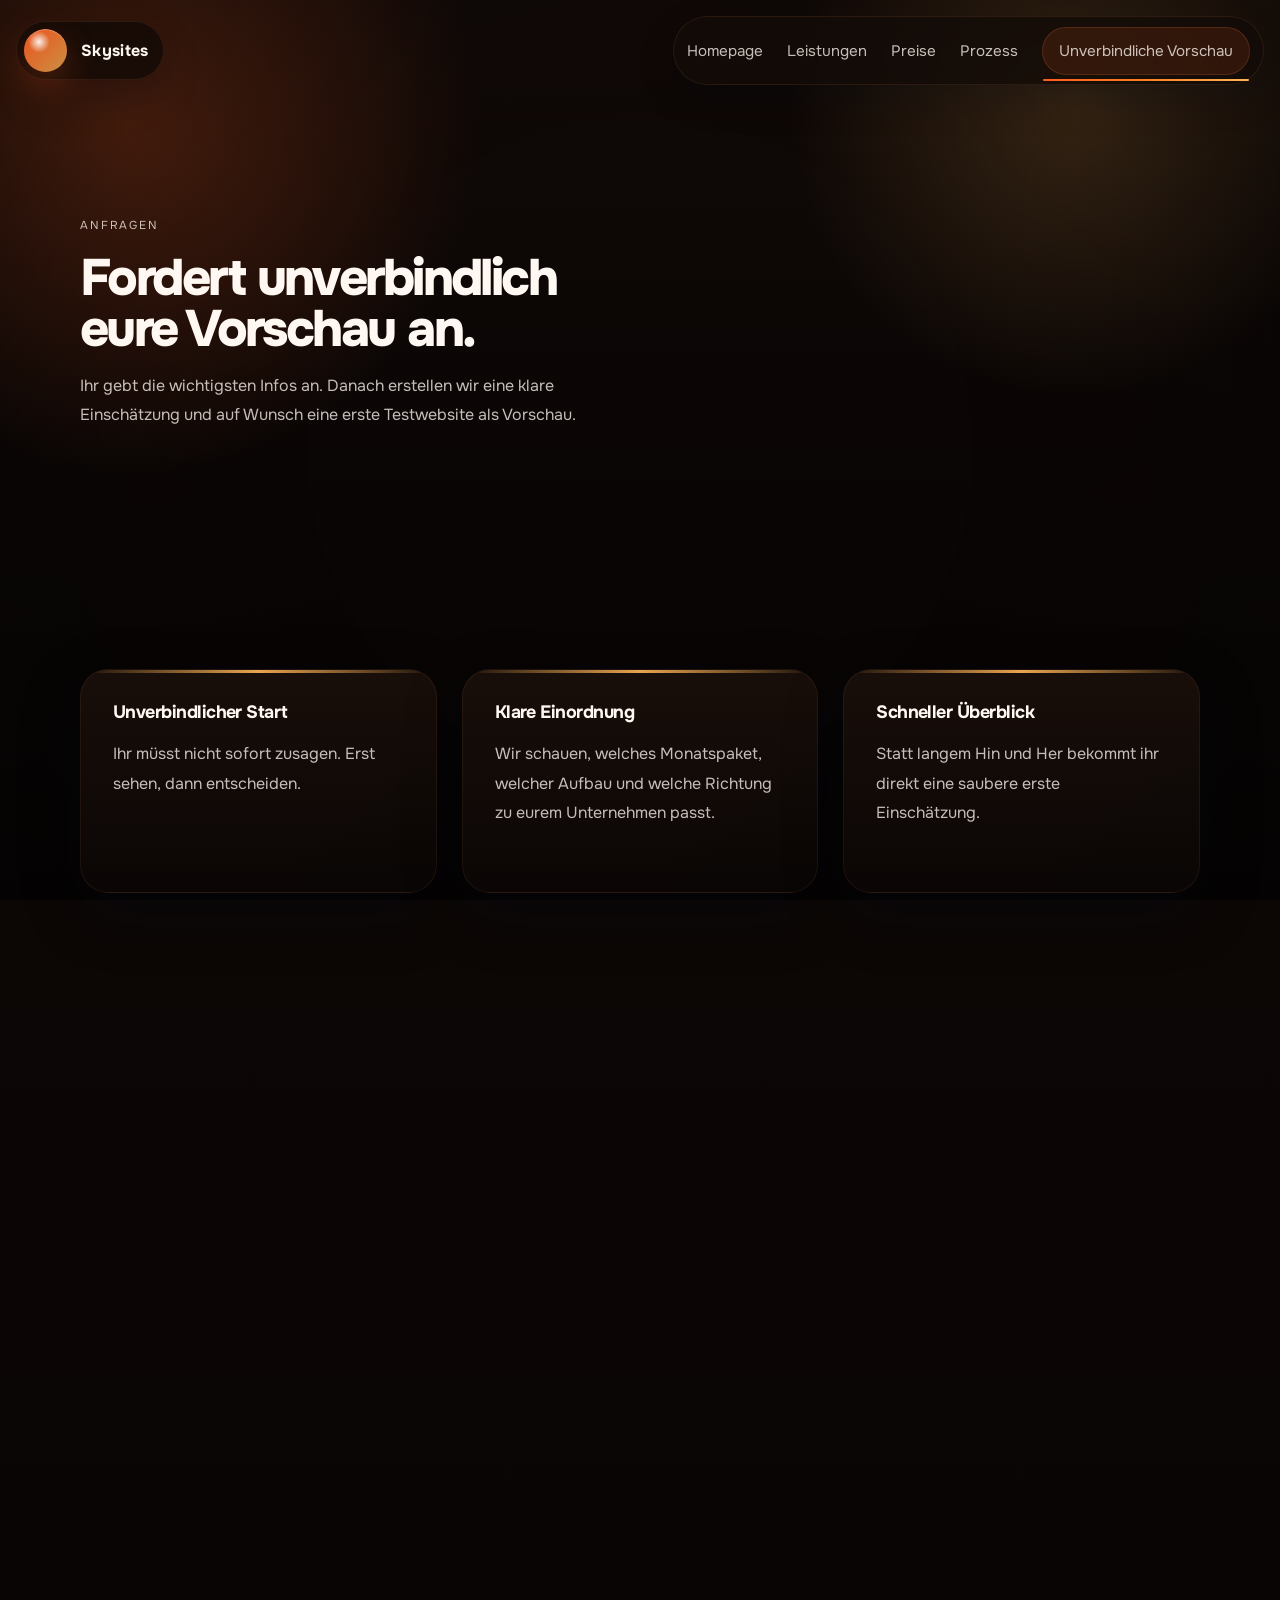
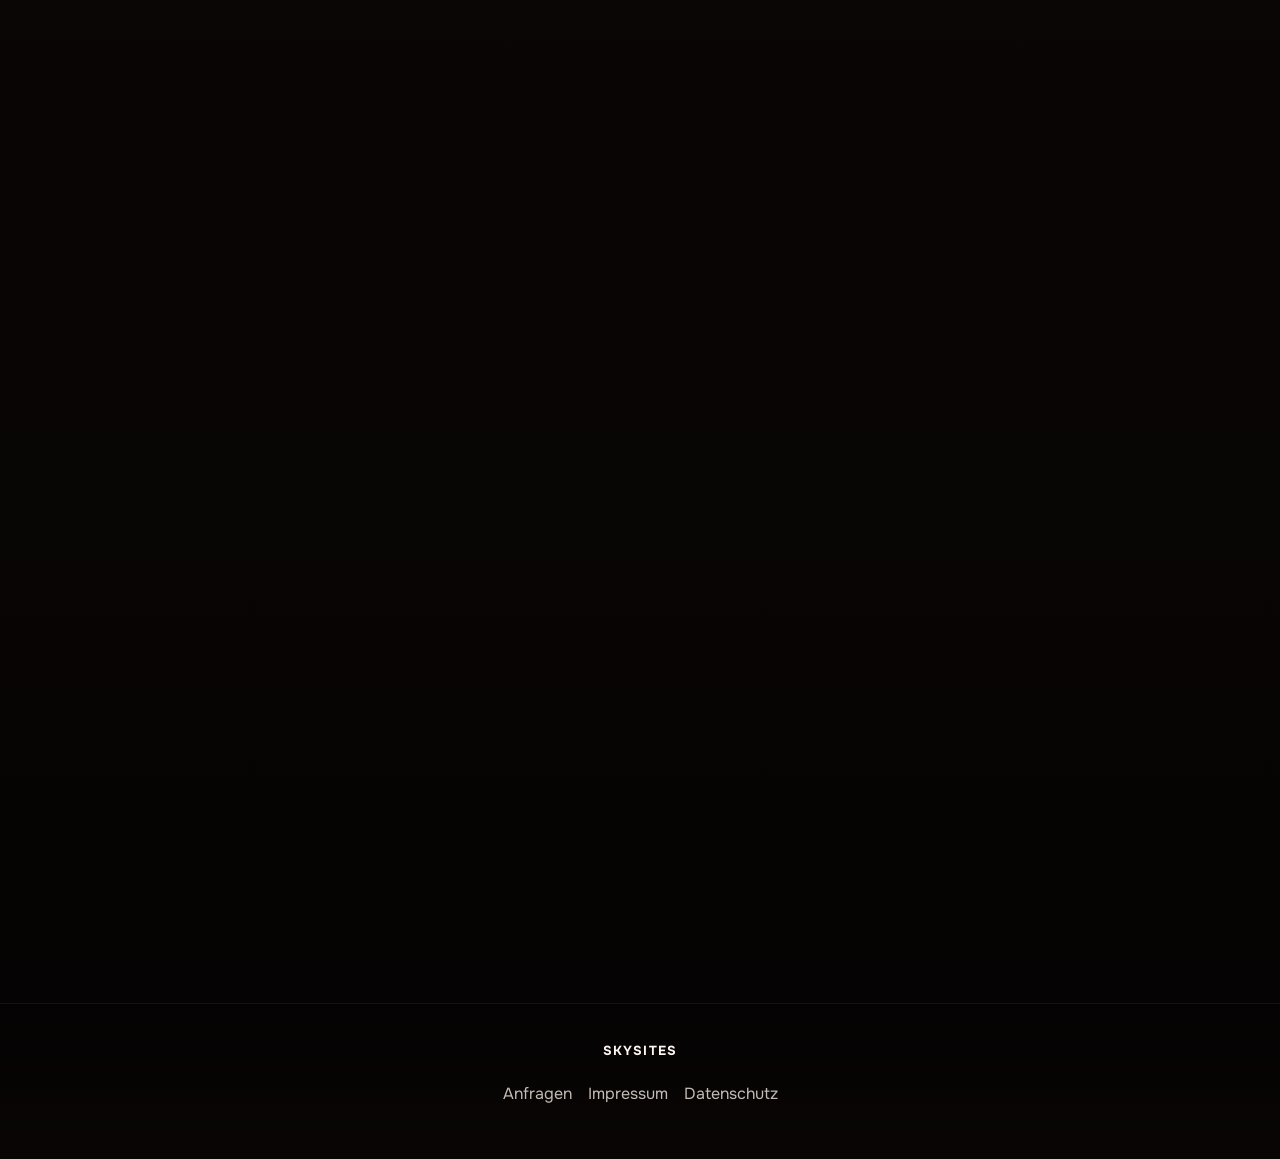
==== anfragen.html @ fe9dfc4b "Add files via upload" ====
﻿<!DOCTYPE html>
<html lang="de">
<head>
  <meta charset="UTF-8">
  <meta name="viewport" content="width=device-width, initial-scale=1.0, viewport-fit=cover">
  <meta name="apple-mobile-web-app-capable" content="yes">
  <meta name="mobile-web-app-capable" content="yes">
  <meta name="color-scheme" content="dark light">
  <meta name="theme-color" content="#120b08">
  <meta name="theme-color" media="(prefers-color-scheme: light)" content="#120b08">
  <meta name="theme-color" media="(prefers-color-scheme: dark)" content="#120b08">
  <meta name="apple-mobile-web-app-status-bar-style" content="black-translucent">
  <title>Skysites | Anfragen</title>
  <meta
    name="description"
    content="Anfrage an Skysites senden: unverbindliche Testwebsite, klare Ersteinschätzung und strukturierter Projektstart."
  >
  <link rel="preconnect" href="https://fonts.googleapis.com">
  <link rel="preconnect" href="https://fonts.gstatic.com" crossorigin>
  <link
    href="https://fonts.googleapis.com/css2?family=Onest:wght@300;400;500;600;700;800&display=swap"
    rel="stylesheet"
  >
  <link rel="stylesheet" href="styles.css">
</head>
<body data-page="anfragen">
  <div class="ambient ambient-one"></div>
  <div class="ambient ambient-two"></div>
  <div class="site-frame">
    <header class="site-header">
      <a class="brand" href="index.html" aria-label="Skysites Startseite">
        <span class="brand-symbol"></span>
        <span class="brand-wordmark">Skysites</span>
      </a>

      <button class="nav-toggle" type="button" aria-expanded="false" aria-controls="site-nav">
        <span></span>
        <span></span>
        <span></span>
      </button>

      <nav class="site-nav" id="site-nav" aria-label="Hauptnavigation">
        <a href="index.html" data-nav="home">Homepage</a>
        <a href="leistungen.html" data-nav="leistungen">Leistungen</a>
        <a href="preise.html" data-nav="preise">Preise</a>
        <a href="prozess.html" data-nav="prozess">Prozess</a>
        <a class="nav-button" href="anfragen.html" data-nav="anfragen">Unverbindliche Vorschau</a>
      </nav>
    </header>

    <main>
      <section class="page-hero section">
        <div class="section-head narrow" data-reveal>
          <p class="eyebrow">Anfragen</p>
          <h1>Fordert unverbindlich eure Vorschau an.</h1>
          <p>
            Ihr gebt die wichtigsten Infos an. Danach erstellen wir eine klare Einschätzung und auf
            Wunsch eine erste Testwebsite als Vorschau.
          </p>
        </div>
      </section>

      <section class="section detail-layout">
        <div class="detail-grid">
          <article class="detail-card" data-reveal>
            <h3>Unverbindlicher Start</h3>
            <p>Ihr müsst nicht sofort zusagen. Erst sehen, dann entscheiden.</p>
          </article>
          <article class="detail-card" data-reveal>
            <h3>Klare Einordnung</h3>
            <p>Wir schauen, welches Monatspaket, welcher Aufbau und welche Richtung zu eurem Unternehmen passt.</p>
          </article>
          <article class="detail-card" data-reveal>
            <h3>Schneller Überblick</h3>
            <p>Statt langem Hin und Her bekommt ihr direkt eine saubere erste Einschätzung.</p>
          </article>
        </div>
      </section>

      <section class="section contact-section" id="kontakt">
        <div class="section-head" data-reveal>
          <p class="eyebrow">Anfrageformular</p>
          <h2>Kurze Anfrage statt unnötigem Hin und Her.</h2>
          <p>Je genauer die Angaben, desto besser können wir die Testwebsite und das erste Angebot vorbereiten.</p>
        </div>

        <div class="contact-grid contact-grid-single">
          <form class="contact-form" id="lead-form" data-reveal>
            <div class="form-intro">
              <p>Unverbindliche Vorschau</p>
              <strong>Ihr könnt direkt starten oder euch zuerst eine Testwebsite als Vorschau bauen lassen.</strong>
            </div>

            <div class="form-grid">
              <label>
                <span>Name</span>
                <input type="text" name="name" placeholder="Max Mustermann">
              </label>

              <label>
                <span>Unternehmen</span>
                <input type="text" name="company" placeholder="Musterbetrieb GmbH">
              </label>

              <label>
                <span>Branche</span>
                <select name="industry">
                  <option value="Unternehmen">Unternehmen</option>
                  <option value="Handwerk">Handwerk</option>
                  <option value="Praxis oder Gesundheit">Praxis oder Gesundheit</option>
                  <option value="Beauty oder Studio">Beauty oder Studio</option>
                  <option value="Dienstleistung">Dienstleistung</option>
                </select>
              </label>

              <label>
                <span>Monatspaket</span>
                <select name="plan">
                  <option value="Noch offen">Noch offen / erstmal keins</option>
                  <option value="Starter">Starter</option>
                  <option value="Plus">Plus</option>
                  <option value="Pro">Pro</option>
                </select>
                
              </label>

              <fieldset class="field-wide choice-field">
                <legend>Projektwunsch</legend>
                <div class="choice-grid choice-grid-double">
                  <label class="choice-option">
                    <input type="radio" name="project_type" value="Ich will direkt eine Website" checked>
                    <span>Ich will direkt eine Website</span>
                  </label>
                  <label class="choice-option">
                    <input type="radio" name="project_type" value="Ich möchte zuerst eine Testwebsite">
                    <span>Ich möchte zuerst eine Testwebsite</span>
                  </label>
                </div>
              </fieldset>

              <div class="field-wide">
                <label>
                  <span>Ziel der Website</span>
                  <textarea name="goal" rows="5" placeholder="Was soll die Website erreichen und wie soll sie wirken?" data-goal-field></textarea>
                </label>

                <div class="estimate-drawer" data-estimate-drawer>
                  <button class="estimate-toggle" type="button" data-estimate-toggle aria-expanded="false">
                    <span>Website-Preis grob einordnen</span>
                    <strong>Diese Checkliste wird mit eurer unverbindlichen Anfrage direkt mitgeschickt.</strong>
                  </button>

                  <div class="estimate-panel" data-estimate-panel hidden>
                    <p class="estimate-copy">Ergänzt auf Wunsch direkt Umfang, Design und Funktionen. So können wir euer Angebot viel klarer einordnen.</p>

                    <div class="form-grid estimate-grid">
                      <label>
                        <span>Seitenumfang</span>
                        <select name="estimate_pages" data-estimate-field>
                          <option value="small">1 bis 3 Seiten</option>
                          <option value="medium">4 bis 6 Seiten</option>
                          <option value="large">7 bis 10 Seiten</option>
                          <option value="xlarge">Mehr als 10 Seiten</option>
                        </select>
                      </label>

                      <label>
                        <span>Inhalte</span>
                        <select name="estimate_content" data-estimate-field>
                          <option value="ready">Texte und Inhalte sind weitgehend bereit</option>
                          <option value="partial">Teile sind vorhanden</option>
                          <option value="new">Es soll inhaltlich neu aufgebaut werden</option>
                        </select>
                      </label>

                      <label class="field-wide">
                        <span>Designanspruch</span>
                        <select name="estimate_design" data-estimate-field>
                          <option value="clean">Klar und fokussiert</option>
                          <option value="premium">Hochwertig und modern</option>
                          <option value="individual">Auffälliger und individueller</option>
                        </select>
                      </label>

                      <fieldset class="field-wide choice-field">
                        <legend>Zusatzfunktionen</legend>
                        <div class="choice-grid">
                          <label class="choice-option">
                            <input type="checkbox" name="estimate_features" value="contact" data-estimate-field>
                            <span>Kontaktformular</span>
                          </label>
                          <label class="choice-option">
                            <input type="checkbox" name="estimate_features" value="booking" data-estimate-field>
                            <span>Terminbuchung</span>
                          </label>
                          <label class="choice-option">
                            <input type="checkbox" name="estimate_features" value="calendar" data-estimate-field>
                            <span>Kalender-Anbindung</span>
                          </label>
                          <label class="choice-option">
                            <input type="checkbox" name="estimate_features" value="faq" data-estimate-field>
                            <span>FAQ-Bereich</span>
                          </label>
                          <label class="choice-option">
                            <input type="checkbox" name="estimate_features" value="gallery" data-estimate-field>
                            <span>Google-Bewertungen</span>
                          </label>
                          <label class="choice-option">
                            <input type="checkbox" name="estimate_features" value="blog" data-estimate-field>
                            <span>Blog oder News</span>
                          </label>
                          <label class="choice-option">
                            <input type="checkbox" name="estimate_features" value="multilingual" data-estimate-field>
                            <span>Mehrsprachig</span>
                          </label>
                          <label class="choice-option">
                            <input type="checkbox" name="estimate_features" value="whatsapp" data-estimate-field>
                            <span>WhatsApp oder Schnellkontakt</span>
                          </label>
                          <label class="choice-option">
                            <input type="checkbox" name="estimate_features" value="workflow" data-estimate-field>
                            <span>Anfrage-Workflow oder Rechner</span>
                          </label>
                          <label class="choice-option">
                            <input type="checkbox" name="estimate_features" value="ai" data-estimate-field>
                            <span>KI-Funktion (nur mit Pro)</span>
                          </label>
                        </div>
                      </fieldset>
                    </div>

                    <div class="estimate-inline">
                      <span>Aktuelle Einordnung</span>
                      <strong data-inline-price-range>ca. 500 - 749 &euro;</strong>
                      <small data-inline-price-note>Schlanker Einstieg</small>
                      <p data-inline-price-summary>Perfekt für eine kompakte Website mit klarem Aufbau.</p>
                    </div>
                  </div>
                </div>
              </div>

              <fieldset class="field-wide choice-field">
                <legend>Zeitraum</legend>
                <div class="choice-grid">
                  <label class="choice-option">
                    <input type="radio" name="timeline" value="so schnell wie möglich">
                    <span>So schnell wie möglich</span>
                  </label>
                  <label class="choice-option">
                    <input type="radio" name="timeline" value="in 2 bis 4 Wochen" checked>
                    <span>In 2 bis 4 Wochen</span>
                  </label>
                  <label class="choice-option">
                    <input type="radio" name="timeline" value="im nächsten Monat">
                    <span>Im nächsten Monat</span>
                  </label>
                  <label class="choice-option">
                    <input type="radio" name="timeline" value="erst einmal nur informieren">
                    <span>Erst einmal informieren</span>
                  </label>
                </div>
              </fieldset>

              <label>
                <span>E-Mail</span>
                <input type="email" name="email" placeholder="kontakt@unternehmen.de">
              </label>
            </div>

            <button class="button button-primary" type="submit">Unverbindliche Anfrage senden</button>
            <p class="form-note">Wir melden uns mit einer klaren Einschätzung und dem passenden nächsten Schritt.</p>
          </form>
        </div>
      </section>
    </main>

    <footer class="site-footer">
      <p>Skysites</p>
      <div>
        <a href="anfragen.html">Anfragen</a>
        <a href="impressum.html">Impressum</a>
        <a href="datenschutz.html">Datenschutz</a>
      </div>
    </footer>
  </div>

  <script src="script.js"></script>
</body>
</html>
---- styles.css ----
:root {
  color-scheme: dark;
  --safe-top: env(safe-area-inset-top, 0px);
  --safe-right: env(safe-area-inset-right, 0px);
  --safe-bottom: env(safe-area-inset-bottom, 0px);
  --safe-left: env(safe-area-inset-left, 0px);
  --bg: #120b08;
  --bg-deep: #070403;
  --surface: rgba(28, 16, 10, 0.72);
  --surface-strong: rgba(20, 12, 8, 0.9);
  --surface-soft: rgba(255, 255, 255, 0.05);
  --line: rgba(255, 157, 96, 0.14);
  --line-strong: rgba(255, 157, 96, 0.28);
  --text: #fff7f1;
  --text-soft: rgba(255, 247, 241, 0.76);
  --text-dim: rgba(255, 247, 241, 0.5);
  --blue-1: #ff6a18;
  --blue-2: #ff8f2b;
  --blue-3: #ffb457;
  --warm-1: #ff5a2a;
  --warm-2: #ffd0bf;
  --success: #8ef5c5;
  --gradient-primary: linear-gradient(135deg, #ff5b1f 0%, #ff7e1f 48%, #ffb457 100%);
  --gradient-warm: linear-gradient(135deg, #ff5a2a 0%, #ffd0bf 100%);
  --shadow-lg: 0 35px 100px rgba(2, 8, 20, 0.5);
  --shadow-md: 0 20px 60px rgba(2, 8, 20, 0.32);
  --radius-xl: 36px;
  --radius-lg: 28px;
  --radius-md: 20px;
  --container: 1120px;
  --space-section: clamp(5rem, 7.5vw, 7.5rem);
}

*,
*::before,
*::after {
  box-sizing: border-box;
}

html {
  scroll-behavior: smooth;
  background: #120b08;
  color-scheme: dark;
  overflow-x: hidden;
  min-height: 100%;
}

body {
  margin: 0;
  padding-top: var(--safe-top);
  padding-right: var(--safe-right);
  padding-bottom: var(--safe-bottom);
  padding-left: var(--safe-left);
  min-height: 100vh;
  min-height: 100dvh;
  min-height: 100%;
  width: 100%;
  font-family: "Onest", sans-serif;
  color: var(--text);
  background-color: #120b08;
  background:
    radial-gradient(circle at 10% 14%, rgba(255, 100, 38, 0.26), transparent 22rem),
    radial-gradient(circle at 84% 12%, rgba(255, 180, 87, 0.18), transparent 18rem),
    linear-gradient(180deg, #100907 0%, #050303 100%);
  overflow-x: hidden;
  overscroll-behavior-x: none;
  overscroll-behavior-y: none;
  -webkit-text-size-adjust: 100%;
  -webkit-tap-highlight-color: transparent;
  position: relative;
}

body::before,
body::after {
  content: "";
  position: fixed;
  top: calc(var(--safe-top) * -1);
  right: calc(var(--safe-right) * -1);
  bottom: calc(var(--safe-bottom) * -1);
  left: calc(var(--safe-left) * -1);
  pointer-events: none;
  z-index: 0;
}

body::before {
  background:
    radial-gradient(circle at 10% 14%, rgba(255, 100, 38, 0.26), transparent 22rem),
    radial-gradient(circle at 84% 12%, rgba(255, 180, 87, 0.18), transparent 18rem),
    linear-gradient(180deg, #100907 0%, #050303 100%);
}

body::after {
  background: radial-gradient(circle at center, transparent 42%, rgba(5, 3, 3, 0.24) 100%);
}

a {
  color: inherit;
  text-decoration: none;
}

button,
input,
select,
textarea {
  font: inherit;
}

input,
select,
textarea {
  width: 100%;
  border: 1px solid rgba(255, 157, 96, 0.16);
  border-radius: 18px;
  padding: 1rem 1rem 1.05rem;
  color: var(--text);
  background:
    linear-gradient(180deg, rgba(31, 18, 12, 0.96), rgba(16, 10, 7, 0.94)),
    linear-gradient(135deg, rgba(255, 95, 31, 0.08), transparent 60%);
  box-shadow: inset 0 1px 0 rgba(255, 255, 255, 0.04);
  transition: transform 180ms ease, border-color 180ms ease, box-shadow 180ms ease;
}

input:focus,
select:focus,
textarea:focus {
  outline: none;
  transform: translateY(-1px);
  border-color: rgba(255, 157, 96, 0.42);
  box-shadow:
    inset 0 1px 0 rgba(255, 255, 255, 0.08),
    0 0 0 4px rgba(255, 106, 24, 0.12);
}

select,
option {
  color: var(--text);
}

option {
  color: #140c08;
  background: #fff1e8;
}

textarea {
  resize: vertical;
  min-height: 7.8rem;
}

.ambient {
  position: fixed;
  border-radius: 999px;
  filter: blur(90px);
  pointer-events: none;
  z-index: 0;
  opacity: 0.9;
}

.ambient-one {
  width: 24rem;
  height: 24rem;
  top: 6rem;
  left: -7rem;
  background: rgba(255, 98, 34, 0.24);
}

.ambient-two {
  width: 26rem;
  height: 26rem;
  top: 32rem;
  right: -8rem;
  background: rgba(255, 183, 95, 0.14);
}

.site-frame {
  position: relative;
  z-index: 1;
  width: 100%;
  max-width: 100%;
  margin: 0;
  overflow-x: clip;
}

main {
  width: 100%;
  max-width: 100%;
  overflow-x: clip;
}

img,
video,
iframe,
canvas,
svg {
  display: block;
  max-width: 100%;
}

.announcement-bar,
.site-header,
.site-footer {
  width: 100%;
  margin-inline: auto;
  box-sizing: border-box;
}

.section,
.page-hero {
  width: min(calc(100% - 2rem), var(--container));
  margin-inline: auto;
}

.announcement-bar {
  display: flex;
  align-items: center;
  justify-content: space-between;
  gap: 1rem;
  width: min(calc(100% - 2rem), 1080px);
  padding: 0.72rem 0.95rem;
  margin-top: 0.85rem;
  border-radius: 24px;
  background:
    linear-gradient(180deg, rgba(39, 17, 10, 0.96), rgba(19, 10, 7, 0.94)),
    linear-gradient(90deg, rgba(255, 84, 52, 0.28), rgba(255, 180, 87, 0.14));
  border: 1px solid rgba(255, 102, 67, 0.22);
  box-shadow:
    0 24px 60px rgba(5, 3, 3, 0.34),
    inset 0 1px 0 rgba(255, 255, 255, 0.04);
}

.announcement-tag {
  display: inline-flex;
  align-items: center;
  padding: 0.42rem 0.68rem;
  border-radius: 999px;
  background: rgba(255, 79, 54, 0.22);
  color: #ffe0d1;
  text-transform: uppercase;
  letter-spacing: 0.14em;
  font-size: 0.67rem;
  white-space: nowrap;
}

.announcement-bar strong {
  flex: 1;
  font-size: 0.88rem;
  color: var(--text);
}

.announcement-bar a {
  display: inline-flex;
  align-items: center;
  justify-content: center;
  min-height: 2.55rem;
  padding: 0.58rem 0.9rem;
  border-radius: 999px;
  background: rgba(255, 255, 255, 0.05);
  border: 1px solid rgba(255, 119, 67, 0.18);
  white-space: nowrap;
  color: #ffe7d9;
  font-weight: 600;
}

.site-header {
  position: sticky;
  top: 0;
  z-index: 20;
  display: flex;
  align-items: center;
  justify-content: space-between;
  gap: 1.5rem;
  padding: 1rem;
  background: transparent;
  border-bottom: 0;
}

.brand {
  display: inline-flex;
  align-items: center;
  gap: 0.85rem;
  padding: 0.45rem 0.9rem 0.45rem 0.45rem;
  border-radius: 999px;
  background: rgba(15, 9, 6, 0.72);
  border: 1px solid rgba(255, 157, 96, 0.1);
  box-shadow: 0 18px 40px rgba(2, 8, 20, 0.18);
  backdrop-filter: blur(12px);
}

.brand-symbol {
  width: 2.7rem;
  height: 2.7rem;
  border-radius: 50%;
  background:
    radial-gradient(circle at 35% 30%, rgba(255, 255, 255, 0.9), transparent 26%),
    linear-gradient(135deg, rgba(255, 91, 31, 0.92), rgba(255, 180, 87, 0.78));
  box-shadow:
    inset 0 1px 0 rgba(255, 255, 255, 0.3),
    0 14px 34px rgba(255, 96, 31, 0.26);
}

.brand-wordmark {
  font-size: 1rem;
  font-weight: 700;
  letter-spacing: 0.02em;
}

.site-nav {
  display: flex;
  align-items: center;
  gap: 1.5rem;
  padding: 0.6rem 0.8rem;
  border-radius: 999px;
  background: rgba(19, 11, 8, 0.82);
  border: 1px solid rgba(255, 157, 96, 0.1);
  box-shadow: 0 14px 36px rgba(2, 8, 20, 0.2);
  backdrop-filter: blur(12px);
}

.site-nav a {
  position: relative;
  color: var(--text-soft);
  font-size: 0.95rem;
}

.site-nav a::after {
  content: "";
  position: absolute;
  left: 0;
  bottom: -0.45rem;
  width: 100%;
  height: 2px;
  border-radius: 999px;
  background: var(--gradient-primary);
  transform: scaleX(0);
  transform-origin: center;
  transition: transform 180ms ease;
}

.site-nav a:hover::after,
.site-nav a[aria-current="page"]::after {
  transform: scaleX(1);
}

.nav-button {
  padding: 0.82rem 1rem;
  border-radius: 999px;
  background: rgba(255, 98, 34, 0.12);
  border: 1px solid rgba(255, 123, 63, 0.18);
  color: #fff1e8;
}

.nav-toggle {
  display: none;
  width: 3rem;
  height: 3rem;
  border-radius: 50%;
  border: 1px solid rgba(255, 157, 96, 0.14);
  background: rgba(19, 11, 8, 0.88);
  align-items: center;
  justify-content: center;
  flex-direction: column;
  gap: 0.28rem;
}

.nav-toggle span {
  width: 1.15rem;
  height: 2px;
  border-radius: 999px;
  background: var(--text);
}

.section,
.page-hero {
  padding: var(--space-section) 0;
}

.section-tight {
  padding: 0.8rem 0 0.25rem;
}

.eyebrow,
.card-tag,
.example-label,
.price-tier,
.feature-chip {
  display: inline-flex;
  align-items: center;
  gap: 0.5rem;
  margin: 0 0 1rem;
  color: var(--blue-3);
  text-transform: uppercase;
  letter-spacing: 0.16em;
  font-size: 0.72rem;
}

.accent-text {
  background: var(--gradient-primary);
  -webkit-background-clip: text;
  background-clip: text;
  color: transparent;
}

.hero {
  display: grid;
  grid-template-columns: minmax(0, 1fr) minmax(320px, 0.95fr);
  gap: 3rem;
  align-items: center;
  min-height: calc(92vh - 8rem);
}

.hero-copy {
  max-width: 38rem;
}

.hero h1,
.page-hero h1,
.section-head h2,
.cta-panel h2 {
  margin: 0;
  font-size: clamp(2.3rem, 5vw, 4.8rem);
  font-weight: 800;
  letter-spacing: -0.05em;
  line-height: 0.99;
}

.page-hero h1,
.section-head h2,
.cta-panel h2 {
  font-size: clamp(2rem, 4vw, 3.4rem);
}

.hero-text,
.section-head p,
.glass-card p,
.problem-card p,
.example-card p,
.pricing-card li,
.price-copy,
.timeline-step p,
.roadmap-card p,
.detail-card p,
.compare-item p,
.form-note,
.ai-brief p,
.ai-note strong,
.site-footer p,
.site-footer a {
  color: var(--text-soft);
  line-height: 1.82;
}

.hero-text {
  margin-top: 1.35rem;
  font-size: 1.05rem;
  max-width: 35rem;
}

.hero-actions,
.cta-actions {
  display: flex;
  flex-wrap: wrap;
  gap: 1rem;
  margin-top: 2rem;
}

.button {
  display: inline-flex;
  align-items: center;
  justify-content: center;
  min-height: 3.45rem;
  padding: 0.95rem 1.45rem;
  border-radius: 999px;
  transition: transform 180ms ease, box-shadow 180ms ease, opacity 180ms ease;
}

.button:hover {
  transform: translateY(-2px);
}

.button-primary {
  color: #1c0f08;
  font-weight: 700;
  background: var(--gradient-primary);
  box-shadow: 0 20px 50px rgba(255, 106, 24, 0.24);
}

.button-secondary {
  background: rgba(255, 255, 255, 0.04);
  border: 1px solid rgba(255, 157, 96, 0.14);
}

.hero-points,
.ai-points,
.pricing-card ul {
  padding: 0;
  margin: 1.8rem 0 0;
  list-style: none;
}

.hero-points {
  display: grid;
  gap: 0.8rem;
}

.hero-points li,
.ai-points li,
.pricing-card li {
  position: relative;
  padding-left: 1.2rem;
}

.hero-points li::before,
.ai-points li::before,
.pricing-card li::before {
  content: "";
  position: absolute;
  left: 0;
  top: 0.82rem;
  width: 0.42rem;
  height: 0.42rem;
  border-radius: 50%;
  background: var(--gradient-primary);
}

.hero-points li {
  display: flex;
  align-items: flex-start;
  gap: 0.72rem;
  padding-left: 0;
  color: var(--text-soft);
}

.hero-points li::before {
  position: static;
  flex: 0 0 0.42rem;
  margin-top: 0.58rem;
}

.hero-visual {
  position: relative;
}

.hero-stage {
  position: relative;
  min-height: 32rem;
  border-radius: var(--radius-xl);
  overflow: hidden;
  background:
    radial-gradient(circle at 18% 22%, rgba(255, 93, 31, 0.34), transparent 18rem),
    radial-gradient(circle at 76% 28%, rgba(255, 182, 87, 0.18), transparent 16rem),
    linear-gradient(180deg, rgba(30, 17, 11, 0.98), rgba(8, 5, 4, 0.98));
  box-shadow: var(--shadow-lg);
}

.hero-stage::before,
.hero-stage::after {
  content: "";
  position: absolute;
  inset: auto;
  border-radius: 999px;
  pointer-events: none;
}

.hero-stage::before {
  width: 30rem;
  height: 30rem;
  top: -8rem;
  right: -10rem;
  background: radial-gradient(circle, rgba(255, 174, 79, 0.14), transparent 70%);
}

.hero-stage::after {
  width: 24rem;
  height: 24rem;
  bottom: -10rem;
  left: -8rem;
  background: radial-gradient(circle, rgba(255, 98, 34, 0.18), transparent 70%);
}

.hero-screen {
  position: absolute;
  inset: 2rem;
  padding: 1.2rem;
  border-radius: 32px;
  transform: none;
  background:
    linear-gradient(180deg, rgba(250, 252, 255, 0.08), rgba(255, 255, 255, 0.02)),
    linear-gradient(180deg, rgba(26, 16, 11, 0.96), rgba(11, 7, 5, 0.98));
  border: 1px solid rgba(255, 255, 255, 0.08);
  box-shadow:
    inset 0 1px 0 rgba(255, 255, 255, 0.08),
    0 24px 60px rgba(0, 0, 0, 0.32);
}

.screen-top {
  display: flex;
  gap: 0.4rem;
}

.screen-top span {
  width: 0.65rem;
  height: 0.65rem;
  border-radius: 50%;
  background: rgba(255, 255, 255, 0.24);
}

.screen-body {
  padding: 1.8rem 1rem 0;
}

.screen-kicker {
  margin: 0;
  color: var(--text-dim);
  text-transform: uppercase;
  letter-spacing: 0.18em;
  font-size: 0.74rem;
}

.screen-body h2 {
  margin: 0.6rem 0 1rem;
  font-size: clamp(1.8rem, 3vw, 2.8rem);
  font-weight: 800;
  letter-spacing: -0.05em;
  line-height: 1;
}

.screen-lines {
  display: grid;
  gap: 0.65rem;
  margin-bottom: 1.4rem;
}

.screen-lines span {
  display: block;
  height: 0.75rem;
  border-radius: 999px;
  background: linear-gradient(90deg, rgba(255, 255, 255, 0.16), rgba(255, 255, 255, 0.04));
}

.screen-lines span:nth-child(1) {
  width: 82%;
}

.screen-lines span:nth-child(2) {
  width: 68%;
}

.screen-lines span:nth-child(3) {
  width: 56%;
}

.screen-panel {
  max-width: 20rem;
  padding: 1.2rem;
  border-radius: 24px;
  background:
    linear-gradient(180deg, rgba(34, 19, 12, 0.95), rgba(16, 10, 7, 0.9)),
    linear-gradient(135deg, rgba(255, 98, 34, 0.12), rgba(255, 180, 87, 0.08));
  box-shadow: var(--shadow-md);
}

.screen-panel strong {
  display: block;
  font-size: 1.05rem;
  line-height: 1.3;
}

.screen-panel p {
  margin: 0.7rem 0 0;
  color: var(--text-soft);
  line-height: 1.7;
}

.hero-badge {
  position: absolute;
  min-width: 11rem;
  max-width: 15rem;
  padding: 1rem 1.1rem;
  border-radius: 22px;
  background:
    linear-gradient(180deg, rgba(31, 18, 12, 0.92), rgba(14, 8, 6, 0.88)),
    linear-gradient(135deg, rgba(255, 98, 34, 0.14), rgba(255, 180, 87, 0.08));
  border: 1px solid rgba(255, 255, 255, 0.08);
  box-shadow: 0 20px 50px rgba(2, 8, 20, 0.34);
  backdrop-filter: blur(18px);
  animation: floatBadge 7s ease-in-out infinite;
}

.hero-badge span {
  display: block;
  color: var(--text-dim);
  text-transform: uppercase;
  letter-spacing: 0.14em;
  font-size: 0.7rem;
}

.hero-badge strong {
  display: block;
  margin-top: 0.45rem;
  font-size: 0.95rem;
  line-height: 1.45;
}

.badge-one {
  top: 2rem;
  right: 1.6rem;
}

.badge-two {
  right: 0.8rem;
  bottom: 8.1rem;
  animation-delay: -2s;
}

.badge-three {
  left: 1.3rem;
  bottom: 1.5rem;
  animation-delay: -4s;
}

.proof-marquee {
  width: 100%;
  overflow: hidden;
  margin-bottom: 0.2rem;
  mask-image: linear-gradient(90deg, transparent 0, #000 10%, #000 90%, transparent 100%);
}

.proof-track {
  display: flex;
  align-items: center;
  gap: 1rem;
  width: max-content;
  min-width: max-content;
  animation: marquee 20s linear infinite;
  will-change: transform;
}

.proof-track span {
  display: inline-flex;
  align-items: center;
  gap: 0.55rem;
  padding: 0.85rem 1.1rem;
  border-radius: 999px;
  white-space: nowrap;
  background: rgba(255, 255, 255, 0.05);
  border: 1px solid rgba(255, 157, 96, 0.1);
  color: var(--text-soft);
}

.proof-track span::before {
  content: "";
  width: 0.45rem;
  height: 0.45rem;
  border-radius: 50%;
  background: var(--gradient-warm);
}

.section-head {
  max-width: 42rem;
  margin-bottom: 3rem;
}

.section-head.narrow {
  max-width: 36rem;
}

.page-hero .section-head,
.detail-layout > .section-head,
.split-story > .section-head,
.compare-section > .section-head {
  position: relative;
  overflow: hidden;
  padding: 1.6rem 1.8rem;
  border-radius: var(--radius-lg);
  background:
    linear-gradient(180deg, rgba(24, 15, 10, 0.96), rgba(10, 6, 5, 0.96)),
    linear-gradient(135deg, rgba(255, 98, 34, 0.08), rgba(255, 180, 87, 0.04));
  border: 1px solid rgba(255, 157, 96, 0.08);
  box-shadow: var(--shadow-md);
}

.page-hero .section-head::before,
.detail-layout > .section-head::before,
.split-story > .section-head::before,
.compare-section > .section-head::before {
  content: "";
  position: absolute;
  inset: 0 auto auto 0;
  width: 100%;
  height: 3px;
  background: linear-gradient(90deg, rgba(255, 90, 42, 0), rgba(255, 180, 87, 0.9), rgba(255, 90, 42, 0));
}

body:not([data-page="home"]) .page-hero .section-head,
body:not([data-page="home"]) .detail-layout > .section-head,
body:not([data-page="home"]) .split-story > .section-head,
body:not([data-page="home"]) .compare-section > .section-head {
  overflow: visible;
  padding: 0;
  background: none;
  border: 0;
  box-shadow: none;
}

body:not([data-page="home"]) .page-hero .section-head::before,
body:not([data-page="home"]) .detail-layout > .section-head::before,
body:not([data-page="home"]) .split-story > .section-head::before,
body:not([data-page="home"]) .compare-section > .section-head::before {
  display: none;
}

body[data-page="leistungen"] .page-hero {
  padding-top: 2.2rem;
  padding-bottom: 0.9rem;
}

body[data-page="leistungen"] .page-hero .section-head {
  max-width: 33rem;
  margin-bottom: 0.35rem;
}

body[data-page="leistungen"] .page-hero h1 {
  font-size: clamp(1.9rem, 4vw, 2.9rem);
}

body[data-page="leistungen"] .service-columns {
  margin-top: 0.15rem;
}

body[data-page="leistungen"] .service-columns.section {
  padding-top: 0.55rem;
}

body[data-page="leistungen"] .detail-layout > .section-head,
body[data-page="leistungen"] .split-story > .section-head {
  position: relative;
  margin-bottom: 1.55rem;
  padding-bottom: 0.95rem;
  border-bottom: 1px solid rgba(255, 157, 96, 0.12);
}

body[data-page="leistungen"] .detail-layout > .section-head::after,
body[data-page="leistungen"] .split-story > .section-head::after {
  content: "";
  position: absolute;
  left: 0;
  bottom: -2px;
  width: 88px;
  height: 3px;
  border-radius: 999px;
  background: var(--gradient-primary);
}

body[data-page="preise"] .page-hero {
  padding-top: 2.9rem;
  padding-bottom: 1.6rem;
}

body[data-page="preise"] .pricing-preview.section {
  padding-top: 1.05rem;
}

body[data-page="preise"] .page-hero .section-head {
  max-width: 45rem;
  padding: 0.35rem 0 0.35rem 1.35rem;
  border-left: 3px solid rgba(255, 157, 96, 0.28);
  border-radius: 0 24px 24px 0;
  background: linear-gradient(90deg, rgba(255, 98, 34, 0.1), transparent 65%);
}

body[data-page="preise"] .detail-layout > .section-head,
body[data-page="preise"] .compare-section > .section-head,
body[data-page="preise"] .contact-section > .section-head {
  position: relative;
  text-align: center;
  margin-inline: auto;
  margin-bottom: 1.75rem;
  padding-bottom: 1rem;
}

body[data-page="preise"] .detail-layout > .section-head::after,
body[data-page="preise"] .compare-section > .section-head::after,
body[data-page="preise"] .contact-section > .section-head::after {
  content: "";
  position: absolute;
  left: 50%;
  bottom: 0;
  width: 112px;
  height: 2px;
  border-radius: 999px;
  transform: translateX(-50%);
  background: linear-gradient(90deg, rgba(255, 90, 42, 0), rgba(255, 180, 87, 1), rgba(255, 90, 42, 0));
}

body[data-page="prozess"] .page-hero {
  padding-top: 2.8rem;
  padding-bottom: 1.8rem;
}

body[data-page="prozess"] .timeline-block.section {
  padding-top: 1.15rem;
}

body[data-page="prozess"] .page-hero .section-head {
  max-width: 45rem;
  margin-inline: auto;
  padding: 1.2rem 0;
  text-align: center;
  border-top: 1px solid rgba(255, 157, 96, 0.14);
  border-bottom: 1px solid rgba(255, 157, 96, 0.14);
}

body[data-page="prozess"] .detail-layout > .section-head,
body[data-page="prozess"] .compare-section > .section-head {
  position: relative;
  margin-bottom: 1.6rem;
  padding-left: 1.15rem;
  border-left: 2px solid rgba(255, 157, 96, 0.24);
}

body[data-page="website-preis"] .page-hero {
  padding-top: 2.9rem;
  padding-bottom: 1.5rem;
}

body[data-page="website-preis"] .page-hero .section-head {
  max-width: 46rem;
  margin-inline: auto;
  padding: 1.1rem 0;
  text-align: center;
  border-top: 1px solid rgba(255, 157, 96, 0.14);
  border-bottom: 1px solid rgba(255, 157, 96, 0.14);
}

body[data-page="website-preis"] .compare-section > .section-head {
  position: relative;
  text-align: center;
  margin-inline: auto;
  margin-bottom: 1.7rem;
  padding-bottom: 1rem;
}

body[data-page="website-preis"] .compare-section > .section-head::after {
  content: "";
  position: absolute;
  left: 50%;
  bottom: 0;
  width: 112px;
  height: 2px;
  border-radius: 999px;
  transform: translateX(-50%);
  background: linear-gradient(90deg, rgba(255, 90, 42, 0), rgba(255, 180, 87, 1), rgba(255, 90, 42, 0));
}

.problem-grid,
.story-grid,
.examples-grid,
.pricing-grid,
.roadmap-grid,
.service-columns,
.detail-grid,
.compare-list,
.timeline,
.timeline-block {
  display: grid;
  gap: 1.55rem;
}

.problem-section {
  padding-top: 2.3rem;
}

.problem-grid,
.story-grid,
.examples-grid,
.pricing-grid,
.compare-list {
  grid-template-columns: repeat(3, minmax(0, 1fr));
}

.roadmap-grid,
.timeline {
  grid-template-columns: repeat(4, minmax(0, 1fr));
}

.detail-grid {
  grid-template-columns: repeat(3, minmax(0, 1fr));
}

.timeline-block {
  grid-template-columns: repeat(5, minmax(0, 1fr));
}

.problem-card,
.glass-card,
.example-card,
.pricing-card,
.roadmap-card,
.detail-card,
.compare-item,
.timeline-step,
.contact-form,
.ai-panel,
.cta-panel {
  position: relative;
  overflow: hidden;
  border-radius: var(--radius-lg);
  background:
    linear-gradient(180deg, rgba(24, 15, 10, 0.96), rgba(10, 6, 5, 0.96)),
    linear-gradient(135deg, rgba(255, 98, 34, 0.08), rgba(255, 180, 87, 0.04));
  border: 1px solid rgba(255, 157, 96, 0.08);
  box-shadow: var(--shadow-md);
  transition: transform 220ms ease, box-shadow 220ms ease, border-color 220ms ease;
}

.problem-card::before,
.glass-card::before,
.example-card::before,
.pricing-card::before,
.roadmap-card::before,
.detail-card::before,
.compare-item::before,
.timeline-step::before,
.contact-form::before,
.ai-panel::before,
.cta-panel::before {
  content: "";
  position: absolute;
  inset: 0 auto auto 0;
  width: 100%;
  height: 3px;
  background: linear-gradient(90deg, rgba(255, 90, 42, 0), rgba(255, 180, 87, 0.9), rgba(255, 90, 42, 0));
}

.problem-card:hover,
.glass-card:hover,
.example-card:hover,
.pricing-card:hover,
.roadmap-card:hover,
.detail-card:hover,
.compare-item:hover,
.timeline-step:hover,
.contact-form:hover,
.ai-panel:hover {
  transform: translateY(-2px);
  border-color: rgba(255, 157, 96, 0.18);
  box-shadow: 0 28px 80px rgba(2, 8, 20, 0.38);
}

.problem-card,
.glass-card,
.example-card,
.roadmap-card,
.detail-card,
.compare-item,
.timeline-step {
  padding: 2rem;
}

.problem-card h3,
.glass-card h3,
.example-card h3,
.roadmap-card h3,
.detail-card h3,
.compare-item span,
.timeline-step h3,
.contact-form strong,
.ai-panel h3,
.cta-panel h2 {
  margin: 0 0 0.7rem;
  font-size: 1.12rem;
  letter-spacing: -0.03em;
  line-height: 1.2;
}

.example-card,
.problem-card,
.glass-card {
  min-height: 17rem;
}

.pricing-card {
  display: flex;
  flex-direction: column;
  min-height: 28rem;
  padding: 2.15rem 1.95rem;
}

.pricing-card.featured {
  transform: translateY(-0.45rem);
  background:
    linear-gradient(180deg, rgba(34, 19, 12, 0.98), rgba(15, 9, 6, 0.96)),
    linear-gradient(135deg, rgba(255, 95, 31, 0.16), rgba(255, 180, 87, 0.08));
  border-color: rgba(255, 157, 96, 0.16);
}

.feature-chip {
  align-self: flex-start;
  padding: 0.45rem 0.7rem;
  border-radius: 999px;
  background: rgba(255, 90, 42, 0.18);
  color: var(--warm-2);
}

.price-block {
  margin-bottom: 1.2rem;
}

.price-block span,
.price-block small {
  color: var(--text-dim);
}

.price-block strong {
  display: block;
  margin: 0.45rem 0;
  font-size: 2.45rem;
  font-weight: 800;
  letter-spacing: -0.05em;
}

.price-copy {
  margin-bottom: 0.2rem;
}

.pricing-card li + li,
.ai-points li + li {
  margin-top: 0.9rem;
}

.pricing-note {
  display: flex;
  flex-wrap: wrap;
  gap: 0.8rem;
  margin-top: 1.8rem;
}

.pricing-note span {
  padding: 0.8rem 1rem;
  border-radius: 999px;
  background: rgba(255, 255, 255, 0.06);
  color: var(--text-soft);
}

.roadmap-card span,
.timeline-step span,
.compare-item span {
  display: block;
  margin-bottom: 0.8rem;
  color: var(--blue-3);
  text-transform: uppercase;
  letter-spacing: 0.16em;
  font-size: 0.72rem;
}

.section-link {
  margin-top: 2rem;
  display: flex;
  flex-wrap: wrap;
  gap: 1rem;
  justify-content: center;
}

.section-link a:not(.button) {
  color: var(--blue-3);
}

.section-link .button {
  color: var(--text);
  min-height: 3rem;
  padding: 0.82rem 1.3rem;
  background: rgba(255, 255, 255, 0.03);
}

.contact-grid {
  display: grid;
  grid-template-columns: minmax(0, 1.02fr) minmax(320px, 0.98fr);
  gap: 1.3rem;
}

.contact-grid-single {
  grid-template-columns: 1fr;
}

.price-finder-layout {
  align-items: flex-start;
}

.contact-form,
.ai-panel {
  padding: 2.1rem;
}

.form-intro {
  margin-bottom: 1.6rem;
}

.form-intro p {
  margin: 0 0 0.45rem;
  color: var(--text-dim);
  text-transform: uppercase;
  letter-spacing: 0.16em;
  font-size: 0.72rem;
}

.form-grid {
  display: grid;
  grid-template-columns: repeat(2, minmax(0, 1fr));
  gap: 1.15rem;
  margin-bottom: 1.35rem;
}

.field-wide {
  grid-column: 1 / -1;
}

.choice-field {
  padding: 0;
  margin: 0;
  border: 0;
}

.choice-field legend {
  margin-bottom: 0.65rem;
  color: var(--text);
  font-size: 0.92rem;
}

.choice-grid {
  display: grid;
  grid-template-columns: repeat(2, minmax(0, 1fr));
  gap: 0.8rem;
}

.choice-option {
  position: relative;
  display: block;
}

.choice-option input {
  position: absolute;
  opacity: 0;
  pointer-events: none;
}

.choice-option span {
  display: flex;
  align-items: center;
  min-height: 3.3rem;
  padding: 0.9rem 1rem;
  border-radius: 18px;
  border: 1px solid rgba(255, 157, 96, 0.14);
  background:
    linear-gradient(180deg, rgba(31, 18, 12, 0.96), rgba(16, 10, 7, 0.94)),
    linear-gradient(135deg, rgba(255, 98, 34, 0.08), transparent 60%);
  color: var(--text-soft);
  transition: transform 180ms ease, border-color 180ms ease, box-shadow 180ms ease, color 180ms ease;
}

.choice-option span:hover {
  transform: translateY(-1px);
}

.choice-option input:checked + span {
  border-color: rgba(255, 157, 96, 0.38);
  color: var(--text);
  box-shadow:
    inset 0 1px 0 rgba(255, 255, 255, 0.06),
    0 0 0 3px rgba(255, 98, 34, 0.1);
}

.contact-form label span {
  display: block;
  margin-bottom: 0.65rem;
  color: var(--text);
  font-size: 0.92rem;
}

.contact-form label .field-hint {
  display: block;
  margin-top: 0.55rem;
  color: var(--blue-3);
  line-height: 1.55;
  font-size: 0.82rem;
}

.form-note {
  margin: 1rem 0 0;
}

.estimate-drawer {
  margin-top: 1rem;
  border: 1px solid rgba(255, 157, 96, 0.1);
  border-radius: 24px;
  background:
    linear-gradient(180deg, rgba(22, 13, 9, 0.96), rgba(12, 8, 6, 0.94)),
    linear-gradient(135deg, rgba(255, 98, 34, 0.08), transparent 60%);
  box-shadow: inset 0 1px 0 rgba(255, 255, 255, 0.03);
}

.estimate-toggle {
  position: relative;
  width: 100%;
  padding: 1rem 1.1rem;
  border: 0;
  background: transparent;
  color: var(--text);
  text-align: left;
  cursor: pointer;
}

.estimate-toggle span {
  display: block;
  margin-bottom: 0.28rem;
  color: var(--blue-3);
  text-transform: uppercase;
  letter-spacing: 0.16em;
  font-size: 0.7rem;
}

.estimate-toggle strong {
  display: block;
  max-width: 38rem;
  padding-right: 2rem;
  line-height: 1.55;
  font-size: 0.95rem;
}

.estimate-toggle::after {
  content: "+";
  position: absolute;
  top: 1rem;
  right: 1.1rem;
  color: var(--text-soft);
  font-size: 1.35rem;
  line-height: 1;
}

.estimate-drawer {
  position: relative;
}

.estimate-drawer.is-open .estimate-toggle::after {
  content: "-";
}

.estimate-panel {
  padding: 0 1.1rem 1.1rem;
}

.estimate-copy {
  margin: 0 0 1rem;
  color: var(--text-soft);
  line-height: 1.7;
}

.estimate-inline {
  margin-top: 1rem;
  padding: 1rem 1.1rem;
  border-radius: 20px;
  background: rgba(255, 255, 255, 0.04);
  border: 1px solid rgba(255, 157, 96, 0.1);
}

.estimate-inline span {
  display: block;
  margin-bottom: 0.4rem;
  color: var(--text-dim);
  text-transform: uppercase;
  letter-spacing: 0.14em;
  font-size: 0.7rem;
}

.estimate-inline strong {
  display: block;
  font-size: 1.55rem;
  letter-spacing: -0.05em;
}

.estimate-inline small {
  display: block;
  margin-top: 0.28rem;
  color: var(--blue-3);
  font-size: 0.82rem;
}

.estimate-inline p {
  margin: 0.65rem 0 0;
  color: var(--text-soft);
  line-height: 1.7;
}

.ai-brief {
  display: grid;
  gap: 0.95rem;
  margin-top: 1.4rem;
}

.ai-brief p {
  margin: 0;
  padding-bottom: 0.95rem;
  border-bottom: 1px solid rgba(255, 157, 96, 0.08);
}

.ai-brief span {
  display: block;
  margin-bottom: 0.35rem;
  color: var(--text-dim);
  text-transform: uppercase;
  letter-spacing: 0.14em;
  font-size: 0.72rem;
}

.ai-brief strong {
  display: block;
  color: var(--text);
  line-height: 1.6;
}

.ai-note {
  margin-top: 1.4rem;
  padding: 1rem 1.1rem;
  border-radius: 20px;
  background: rgba(255, 255, 255, 0.04);
  border: 1px solid rgba(255, 157, 96, 0.08);
}

.ai-note p {
  margin: 0 0 0.35rem;
  color: var(--text-dim);
  text-transform: uppercase;
  letter-spacing: 0.14em;
  font-size: 0.72rem;
}

.result-range {
  margin: 1rem 0 1.1rem;
  font-size: clamp(2.1rem, 4vw, 3.25rem);
  font-weight: 800;
  letter-spacing: -0.06em;
  line-height: 0.98;
}

.price-result-copy {
  color: var(--text-soft);
  line-height: 1.75;
}

.result-meta {
  display: grid;
  gap: 0.95rem;
  margin-top: 1.5rem;
}

.result-meta-item {
  padding-bottom: 0.95rem;
  border-bottom: 1px solid rgba(255, 157, 96, 0.08);
}

.result-meta-item:last-child {
  padding-bottom: 0;
  border-bottom: 0;
}

.result-meta-item span {
  display: block;
  margin-bottom: 0.35rem;
  color: var(--text-dim);
  text-transform: uppercase;
  letter-spacing: 0.14em;
  font-size: 0.72rem;
}

.result-meta-item strong {
  color: var(--text);
  line-height: 1.5;
}

.ai-points {
  margin-top: 1.5rem;
}

.page-hero {
  position: relative;
  padding-top: calc(var(--space-section) + 1rem);
}

.page-hero::before {
  display: none;
}

.service-columns {
  grid-template-columns: repeat(3, minmax(0, 1fr));
}

.detail-card {
  min-height: 14rem;
}

.cta-panel {
  padding: 2.4rem;
  margin-bottom: 1.75rem;
}

.site-footer {
  display: flex;
  flex-direction: column;
  align-items: center;
  justify-content: center;
  gap: 0.8rem;
  margin-top: 1rem;
  padding: 2.2rem 1rem 3rem;
  border-top: 1px solid rgba(255, 157, 96, 0.08);
  background: linear-gradient(180deg, rgba(10, 6, 5, 0), rgba(10, 6, 5, 0.82));
  text-align: center;
}

.site-footer p {
  margin: 0;
  font-weight: 700;
  color: var(--text);
  letter-spacing: 0.08em;
  text-transform: uppercase;
  font-size: 0.82rem;
}

.site-footer div {
  display: flex;
  flex-wrap: wrap;
  gap: 1rem;
  justify-content: center;
}

.site-footer a {
  padding: 0.2rem 0;
  transition: color 180ms ease, opacity 180ms ease;
}

.site-footer a:hover {
  color: #ffe0d1;
}

[data-reveal] {
  opacity: 0;
  transform: translateY(28px);
  transition: opacity 600ms ease, transform 600ms ease;
}

[data-reveal].is-visible {
  opacity: 1;
  transform: translateY(0);
}

@keyframes marquee {
  0% {
    transform: translateX(0);
  }

  100% {
    transform: translateX(calc(-50%));
  }
}

@keyframes floatBadge {
  0%,
  100% {
    transform: translateY(0);
  }

  50% {
    transform: translateY(-10px);
  }
}

@media (max-width: 1080px) {
  .hero,
  .problem-grid,
  .story-grid,
  .examples-grid,
  .pricing-grid,
  .roadmap-grid,
  .contact-grid,
  .service-columns,
  .detail-grid,
  .compare-list,
  .timeline,
  .timeline-block {
    grid-template-columns: 1fr;
  }

  .hero {
    min-height: auto;
    padding-top: 2rem;
  }

  .announcement-bar {
    border-radius: 28px;
    align-items: flex-start;
    flex-direction: column;
  }

  .pricing-card.featured {
    transform: none;
  }

  .hero-stage {
    min-height: 30rem;
  }
}

@media (max-width: 760px) {
  .site-frame {
    overflow-x: clip;
  }

  .announcement-bar,
  .site-header,
  .section,
  .page-hero,
  .proof-marquee {
    width: min(calc(100% - 3rem), 31.5rem);
    margin-inline: auto;
  }

  .site-header {
    position: sticky;
    top: 0.5rem;
    align-items: center;
    padding: 0.72rem 0.82rem;
    margin-top: 0.55rem;
    border-radius: 22px;
    background:
      linear-gradient(180deg, rgba(22, 13, 9, 0.94), rgba(10, 6, 5, 0.9)),
      linear-gradient(135deg, rgba(255, 98, 34, 0.08), rgba(255, 180, 87, 0.04));
    border: 1px solid rgba(255, 157, 96, 0.1);
    box-shadow: 0 18px 44px rgba(2, 8, 20, 0.26);
    backdrop-filter: blur(12px);
  }

  .site-nav {
    position: absolute;
    top: calc(100% + 0.5rem);
    right: 0;
    left: 0;
    display: none;
    flex-direction: column;
    align-items: flex-start;
    gap: 0.9rem;
    padding: 1rem;
    border-radius: var(--radius-lg);
    background: rgba(18, 10, 7, 0.98);
    border: 1px solid rgba(255, 157, 96, 0.12);
  }

  .site-nav.is-open {
    display: flex;
  }

  .nav-toggle {
    display: inline-flex;
  }

  .announcement-bar {
    margin-top: 0.8rem;
    padding: 0.78rem 0.92rem;
    border-radius: 22px;
  }

  .section,
  .page-hero {
    padding: clamp(2.35rem, 7vw, 3.15rem) 0;
  }

  .section-head,
  .hero-copy {
    max-width: 27rem;
  }

  .hero h1,
  .page-hero h1,
  .section-head h2,
  .cta-panel h2 {
    font-size: clamp(1.72rem, 7vw, 2.45rem);
    line-height: 1.06;
  }

  .hero-stage {
    min-height: 16.8rem;
    border-radius: 22px;
  }

  .hero-screen {
    inset: 0.85rem;
    transform: none;
    border-radius: 22px;
    padding: 0.82rem;
  }

  .hero-badge {
    max-width: none;
    min-width: 0;
    left: 1rem;
    right: 1rem;
  }

  .badge-one {
    top: auto;
    bottom: 7rem;
  }

  .badge-two {
    bottom: 3.7rem;
  }

  .badge-three {
    bottom: 0.8rem;
  }

  .hero-actions,
  .cta-actions {
    flex-direction: column;
    align-items: stretch;
  }

  .button {
    width: 100%;
    min-height: 2.9rem;
    padding: 0.76rem 0.96rem;
  }

  .hero {
    gap: 1.35rem;
    padding-top: 0.25rem;
  }

  .hero-copy {
    max-width: none;
  }

  .hero-text {
    margin-top: 1rem;
    font-size: 0.92rem;
    line-height: 1.72;
  }

  .hero-points {
    margin-top: 1rem;
    gap: 0.58rem;
  }

  .hero-points li,
  .pricing-card li,
  .section-head p,
  .problem-card p,
  .glass-card p,
  .example-card p,
  .roadmap-card p,
  .detail-card p,
  .compare-item p,
  .form-note,
  .price-copy,
  .price-result-copy {
    font-size: 0.92rem;
    line-height: 1.72;
  }

  .screen-body {
    padding: 0.75rem 0.2rem 0;
  }

  .screen-body h2 {
    font-size: clamp(1.35rem, 6vw, 1.9rem);
    margin-bottom: 0.55rem;
  }

  .screen-lines {
    gap: 0.45rem;
    margin-bottom: 0.85rem;
  }

  .screen-panel {
    max-width: none;
    padding: 0.78rem;
    border-radius: 15px;
  }

  .screen-panel strong {
    font-size: 0.95rem;
  }

  .screen-panel p {
    font-size: 0.88rem;
    line-height: 1.62;
  }

  .proof-marquee {
    mask-image: none;
    margin-bottom: 0.15rem;
  }

  .proof-track {
    gap: 0.6rem;
    animation-duration: 16s;
  }

  .proof-track span {
    padding: 0.56rem 0.68rem;
    font-size: 0.69rem;
  }

  .section-head {
    margin-bottom: 1.35rem;
  }

  .problem-card,
  .glass-card,
  .example-card,
  .roadmap-card,
  .detail-card,
  .compare-item,
  .timeline-step {
    min-height: auto;
    padding: 1rem;
  }

  .pricing-card {
    min-height: auto;
    padding: 1.08rem 0.92rem;
  }

  .price-block strong {
    font-size: 1.5rem;
  }

  .contact-form,
  .ai-panel,
  .cta-panel {
    padding: 1rem;
  }

  .form-grid {
    gap: 0.88rem;
  }

  .choice-option span {
    min-height: 2.75rem;
    padding: 0.68rem 0.76rem;
    font-size: 0.9rem;
  }

  .estimate-toggle {
    padding: 0.9rem 1rem;
  }

  .estimate-toggle strong {
    padding-right: 1.8rem;
    font-size: 0.82rem;
    line-height: 1.42;
  }

  .estimate-panel {
    padding: 0 0.82rem 0.82rem;
  }

  .estimate-inline {
    padding: 0.78rem 0.84rem;
  }

  .estimate-inline strong {
    font-size: 1.18rem;
  }

  .result-range {
    font-size: clamp(1.55rem, 7vw, 2rem);
  }

  .cta-panel {
    margin-bottom: 0.7rem;
  }

  .form-grid {
    grid-template-columns: 1fr;
  }

  .choice-grid {
    grid-template-columns: 1fr;
  }

  .site-footer {
    flex-direction: column;
    align-items: center;
    padding: 1.55rem 1rem 2.1rem;
  }

  .brand {
    gap: 0.65rem;
    padding: 0;
    background: transparent;
    border: 0;
    box-shadow: none;
    backdrop-filter: none;
  }

  .brand-symbol {
    width: 2.2rem;
    height: 2.2rem;
  }

  .brand-wordmark {
    font-size: 0.95rem;
  }

  .nav-toggle {
    width: 2.5rem;
    height: 2.5rem;
    border-radius: 16px;
    background: rgba(255, 255, 255, 0.03);
    border: 1px solid rgba(255, 157, 96, 0.12);
  }

  .nav-toggle span {
    width: 1.05rem;
  }
}

@media (max-width: 520px) {
  .announcement-bar {
    gap: 0.65rem;
    width: min(calc(100% - 2.6rem), 26.5rem);
    padding: 0.82rem 0.9rem;
  }

  .announcement-bar strong {
    font-size: 0.8rem;
    line-height: 1.45;
  }

  .announcement-bar a {
    width: 100%;
  }

  .brand {
    gap: 0.65rem;
    padding: 0.38rem 0.72rem 0.38rem 0.38rem;
  }

  .brand-symbol {
    width: 2.3rem;
    height: 2.3rem;
  }

  .brand-wordmark {
    font-size: 0.94rem;
  }

  .nav-toggle {
    width: 2.75rem;
    height: 2.75rem;
  }

  .site-nav {
    gap: 0.85rem;
    padding: 1rem;
  }

  .site-header {
    width: min(calc(100% - 2.6rem), 26.5rem);
    top: 0.45rem;
    padding: 0.68rem 0.75rem;
  }

  .section-tight {
    padding: 0.65rem 0 0.15rem;
  }

  .section,
  .page-hero {
    width: min(calc(100% - 2.8rem), 25rem);
  }

  .hero h1,
  .page-hero h1,
  .section-head h2,
  .cta-panel h2 {
    font-size: clamp(1.48rem, 6vw, 2rem);
    line-height: 1.08;
  }

  .eyebrow,
  .card-tag,
  .example-label,
  .price-tier,
  .feature-chip {
    font-size: 0.64rem;
    letter-spacing: 0.12em;
  }

  .hero-actions,
  .cta-actions {
    gap: 0.75rem;
    margin-top: 1.5rem;
  }

  .button {
    min-height: 2.85rem;
    padding: 0.74rem 0.92rem;
  }

  .hero-stage {
    min-height: 17.5rem;
  }

  .screen-panel strong {
    font-size: 0.88rem;
  }

  .proof-track {
    gap: 0.55rem;
  }

  .proof-track span {
    padding: 0.55rem 0.68rem;
    font-size: 0.7rem;
  }

  .pricing-card,
  .contact-form,
  .ai-panel,
  .cta-panel {
    padding: 1rem;
  }

  .price-block strong {
    font-size: 1.55rem;
  }

  .result-range {
    font-size: clamp(1.35rem, 7vw, 1.75rem);
  }

  .estimate-toggle::after {
    top: 0.9rem;
    right: 1rem;
  }
}

body:not([data-page="home"]) .ambient {
  display: none;
}
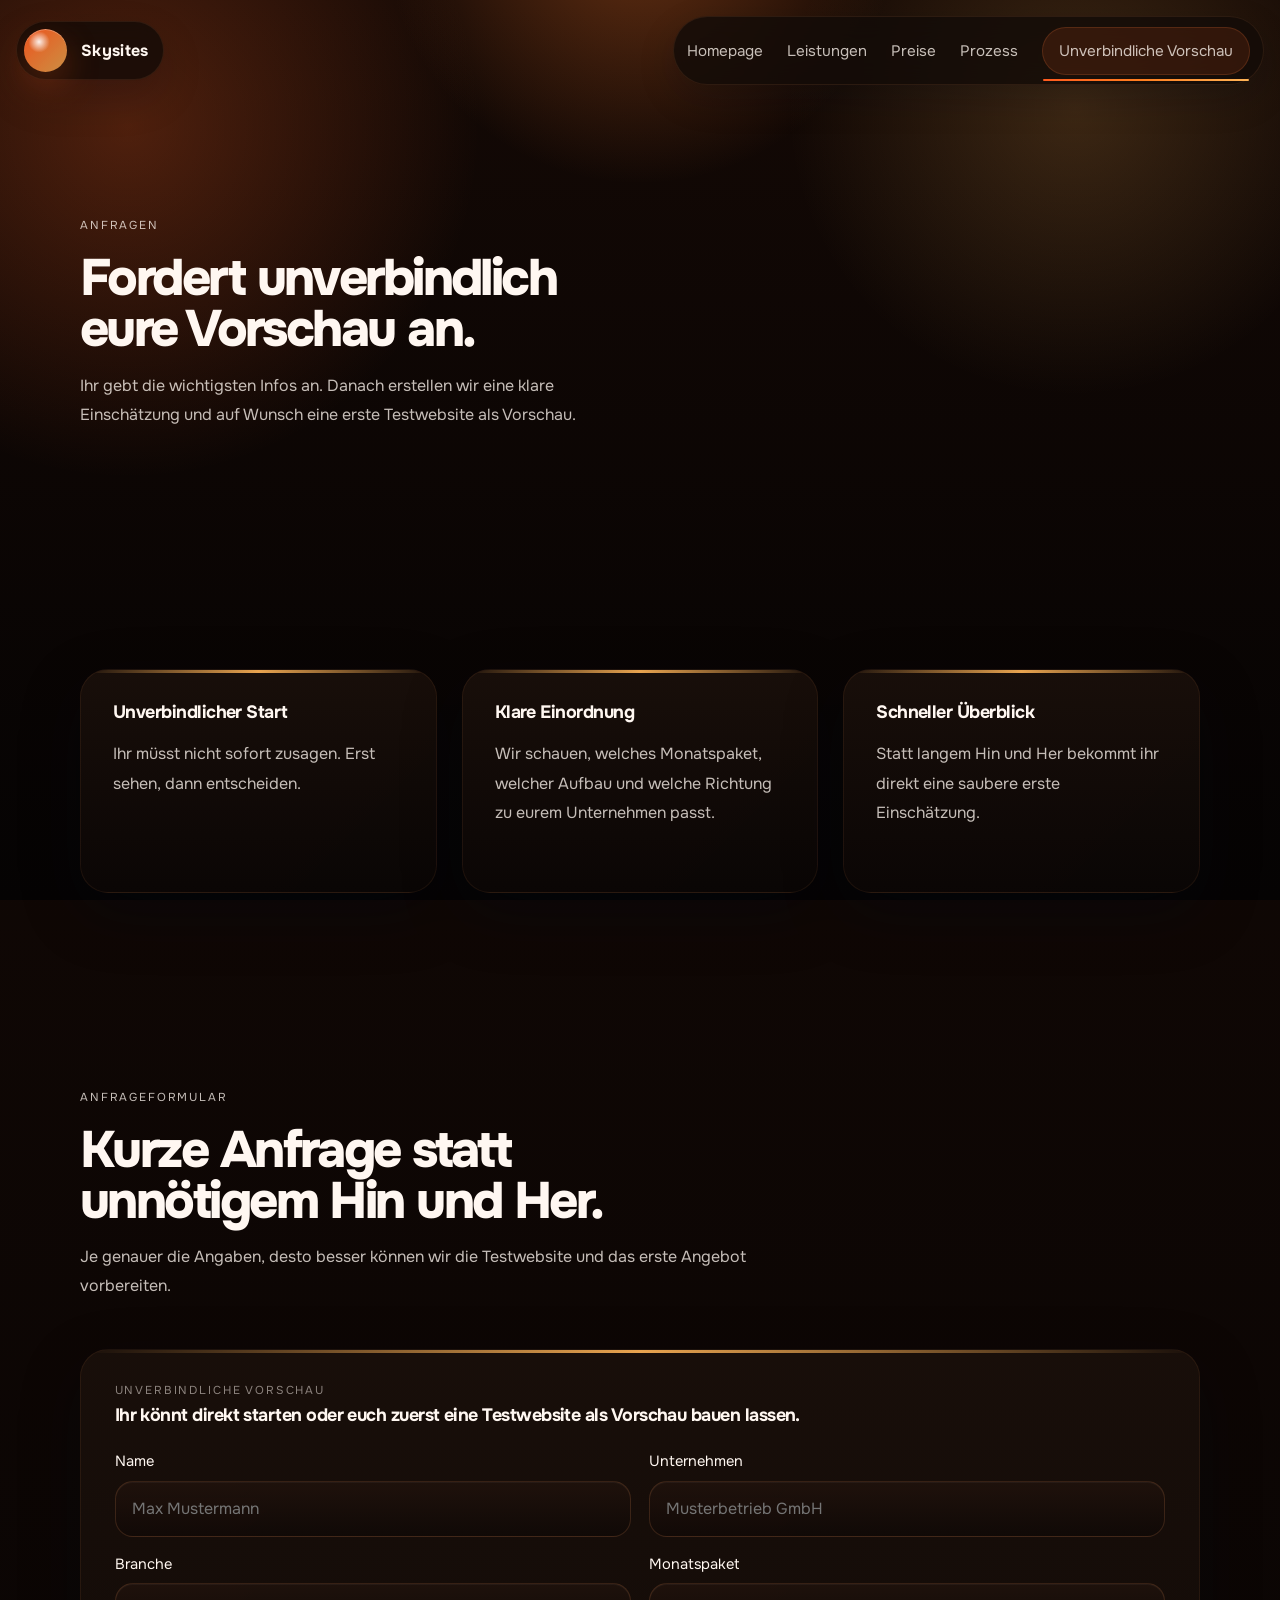
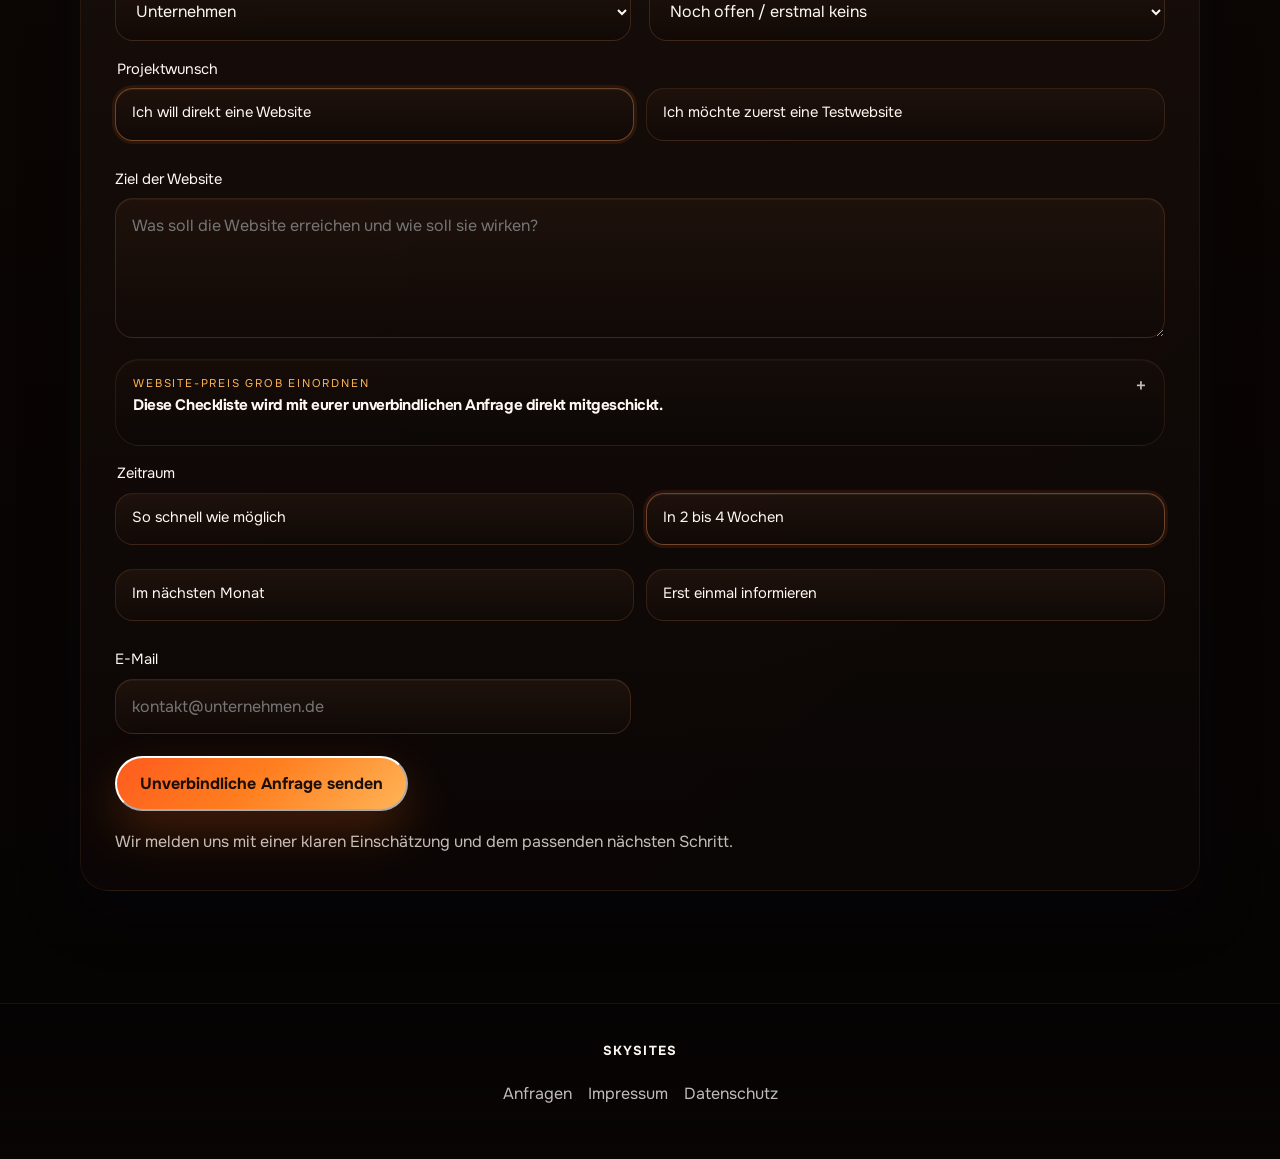
==== commit 941b0143: "Add files via upload" ====
--- a/anfragen.html
+++ b/anfragen.html
@@ -5,10 +5,10 @@
   <meta name="viewport" content="width=device-width, initial-scale=1.0, viewport-fit=cover">
   <meta name="apple-mobile-web-app-capable" content="yes">
   <meta name="mobile-web-app-capable" content="yes">
-  <meta name="color-scheme" content="dark light">
-  <meta name="theme-color" content="#120b08">
-  <meta name="theme-color" media="(prefers-color-scheme: light)" content="#120b08">
-  <meta name="theme-color" media="(prefers-color-scheme: dark)" content="#120b08">
+  <meta name="color-scheme" content="dark">
+  <meta name="theme-color" content="#140905">
+  <meta name="theme-color" media="(prefers-color-scheme: light)" content="#140905">
+  <meta name="theme-color" media="(prefers-color-scheme: dark)" content="#140905">
   <meta name="apple-mobile-web-app-status-bar-style" content="black-translucent">
   <title>Skysites | Anfragen</title>
   <meta
--- a/styles.css
+++ b/styles.css
@@ -4,6 +4,11 @@
   --safe-right: env(safe-area-inset-right, 0px);
   --safe-bottom: env(safe-area-inset-bottom, 0px);
   --safe-left: env(safe-area-inset-left, 0px);
+  --page-background:
+    radial-gradient(circle at 50% -8%, rgba(255, 122, 44, 0.34), transparent 16rem),
+    radial-gradient(circle at 10% 14%, rgba(255, 100, 38, 0.26), transparent 22rem),
+    radial-gradient(circle at 84% 12%, rgba(255, 180, 87, 0.18), transparent 18rem),
+    linear-gradient(180deg, #140905 0%, #050303 100%);
   --bg: #120b08;
   --bg-deep: #070403;
   --surface: rgba(28, 16, 10, 0.72);
@@ -39,7 +44,7 @@
 
 html {
   scroll-behavior: smooth;
-  background: #120b08;
+  background: var(--page-background);
   color-scheme: dark;
   overflow-x: hidden;
   min-height: 100%;
@@ -47,10 +52,6 @@
 
 body {
   margin: 0;
-  padding-top: var(--safe-top);
-  padding-right: var(--safe-right);
-  padding-bottom: var(--safe-bottom);
-  padding-left: var(--safe-left);
   min-height: 100vh;
   min-height: 100dvh;
   min-height: 100%;
@@ -58,10 +59,7 @@
   font-family: "Onest", sans-serif;
   color: var(--text);
   background-color: #120b08;
-  background:
-    radial-gradient(circle at 10% 14%, rgba(255, 100, 38, 0.26), transparent 22rem),
-    radial-gradient(circle at 84% 12%, rgba(255, 180, 87, 0.18), transparent 18rem),
-    linear-gradient(180deg, #100907 0%, #050303 100%);
+  background: var(--page-background);
   overflow-x: hidden;
   overscroll-behavior-x: none;
   overscroll-behavior-y: none;
@@ -70,27 +68,13 @@
   position: relative;
 }
 
-body::before,
-body::after {
+body::before {
   content: "";
   position: fixed;
-  top: calc(var(--safe-top) * -1);
-  right: calc(var(--safe-right) * -1);
-  bottom: calc(var(--safe-bottom) * -1);
-  left: calc(var(--safe-left) * -1);
+  inset: 0;
   pointer-events: none;
   z-index: 0;
-}
-
-body::before {
-  background:
-    radial-gradient(circle at 10% 14%, rgba(255, 100, 38, 0.26), transparent 22rem),
-    radial-gradient(circle at 84% 12%, rgba(255, 180, 87, 0.18), transparent 18rem),
-    linear-gradient(180deg, #100907 0%, #050303 100%);
-}
-
-body::after {
-  background: radial-gradient(circle at center, transparent 42%, rgba(5, 3, 3, 0.24) 100%);
+  background: var(--page-background);
 }
 
 a {
@@ -216,7 +200,7 @@
   gap: 1rem;
   width: min(calc(100% - 2rem), 1080px);
   padding: 0.72rem 0.95rem;
-  margin-top: 0.85rem;
+  margin-top: max(0.85rem, calc(var(--safe-top) + 0.4rem));
   border-radius: 24px;
   background:
     linear-gradient(180deg, rgba(39, 17, 10, 0.96), rgba(19, 10, 7, 0.94)),
@@ -1508,7 +1492,7 @@
   justify-content: center;
   gap: 0.8rem;
   margin-top: 1rem;
-  padding: 2.2rem 1rem 3rem;
+  padding: 2.2rem 1rem calc(3rem + var(--safe-bottom));
   border-top: 1px solid rgba(255, 157, 96, 0.08);
   background: linear-gradient(180deg, rgba(10, 6, 5, 0), rgba(10, 6, 5, 0.82));
   text-align: center;
@@ -1617,16 +1601,16 @@
   .section,
   .page-hero,
   .proof-marquee {
-    width: min(calc(100% - 3rem), 31.5rem);
+    width: min(calc(100% - 3.5rem), 31rem);
     margin-inline: auto;
   }
 
   .site-header {
     position: sticky;
-    top: 0.5rem;
+    top: max(0.5rem, calc(var(--safe-top) + 0.35rem));
     align-items: center;
     padding: 0.72rem 0.82rem;
-    margin-top: 0.55rem;
+    margin-top: 0;
     border-radius: 22px;
     background:
       linear-gradient(180deg, rgba(22, 13, 9, 0.94), rgba(10, 6, 5, 0.9)),
@@ -1660,7 +1644,7 @@
   }
 
   .announcement-bar {
-    margin-top: 0.8rem;
+    margin-top: max(0.75rem, calc(var(--safe-top) + 0.3rem));
     padding: 0.78rem 0.92rem;
     border-radius: 22px;
   }
@@ -1888,7 +1872,7 @@
   .site-footer {
     flex-direction: column;
     align-items: center;
-    padding: 1.55rem 1rem 2.1rem;
+    padding: 1.55rem 1rem calc(2.1rem + var(--safe-bottom));
   }
 
   .brand {
@@ -1925,7 +1909,7 @@
 @media (max-width: 520px) {
   .announcement-bar {
     gap: 0.65rem;
-    width: min(calc(100% - 2.6rem), 26.5rem);
+    width: min(calc(100% - 3rem), 26rem);
     padding: 0.82rem 0.9rem;
   }
 
@@ -1963,8 +1947,8 @@
   }
 
   .site-header {
-    width: min(calc(100% - 2.6rem), 26.5rem);
-    top: 0.45rem;
+    width: min(calc(100% - 3rem), 26rem);
+    top: max(0.45rem, calc(var(--safe-top) + 0.3rem));
     padding: 0.68rem 0.75rem;
   }
 
